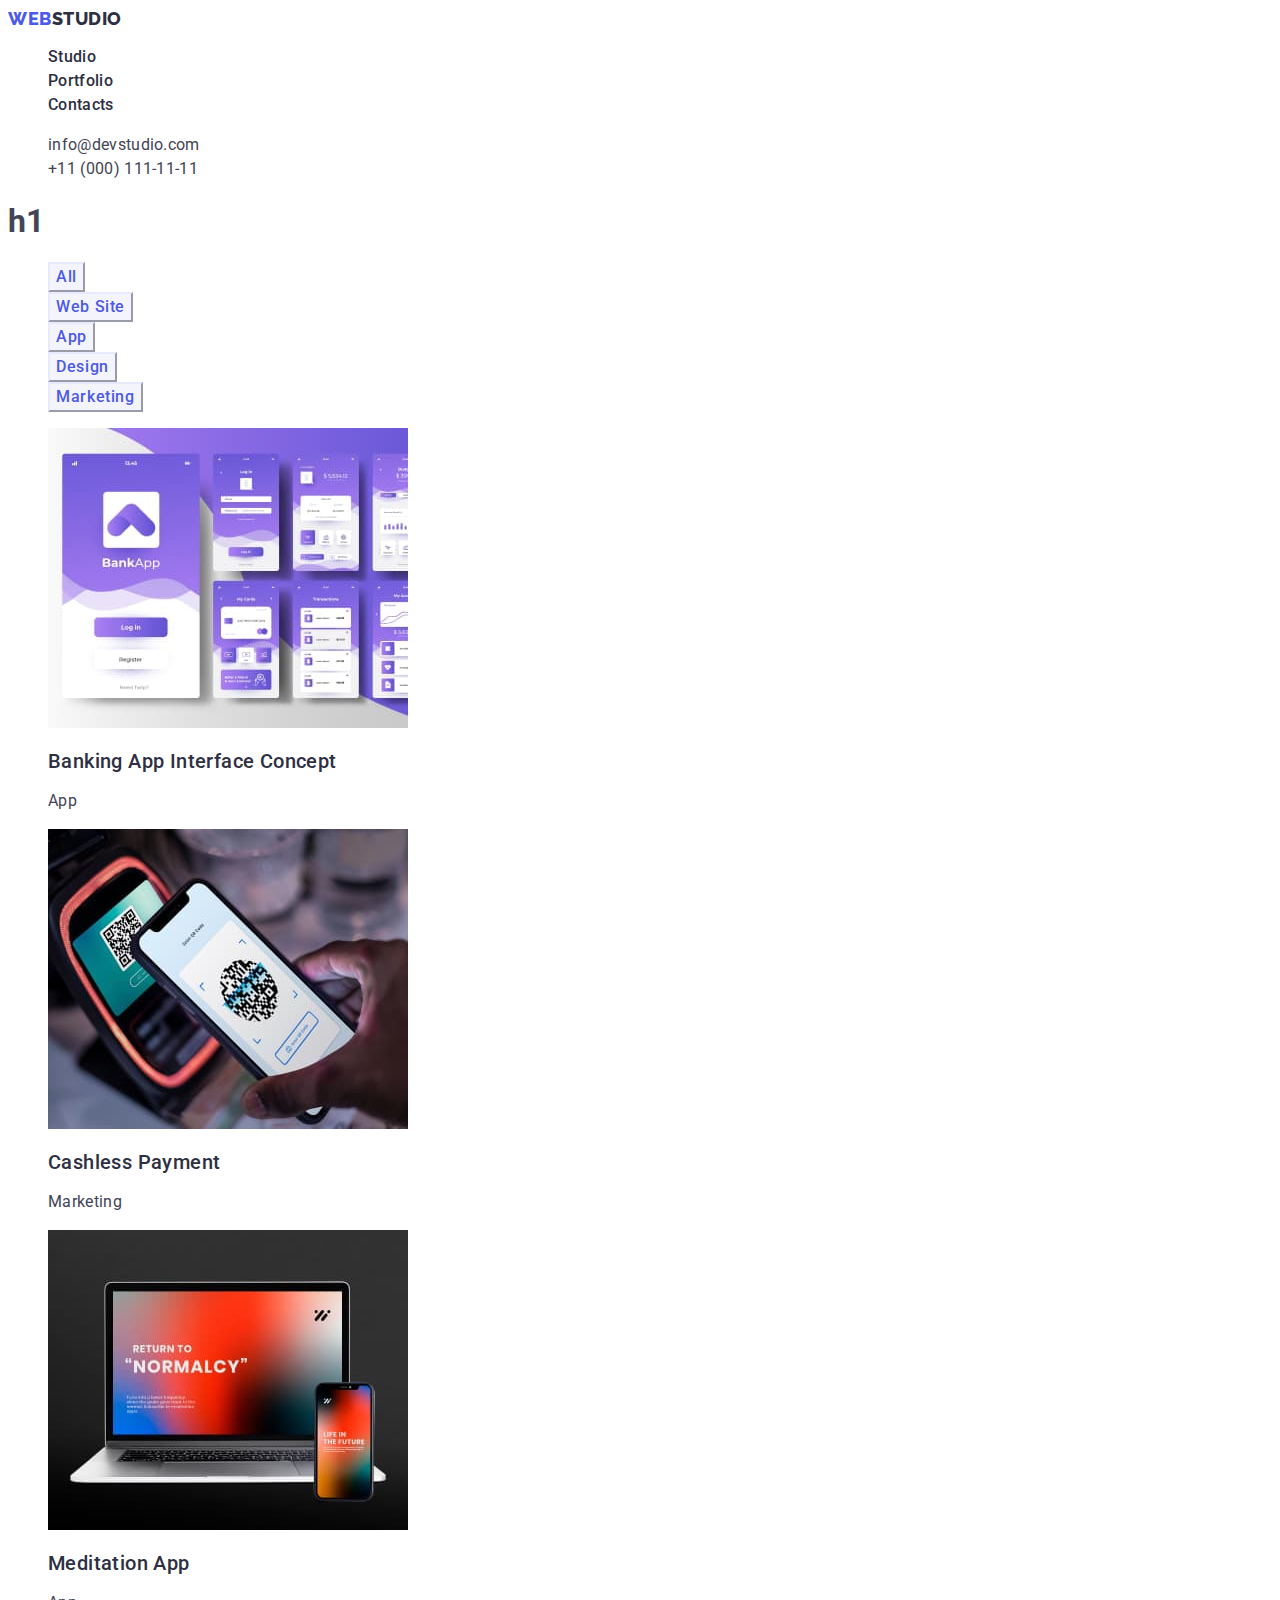
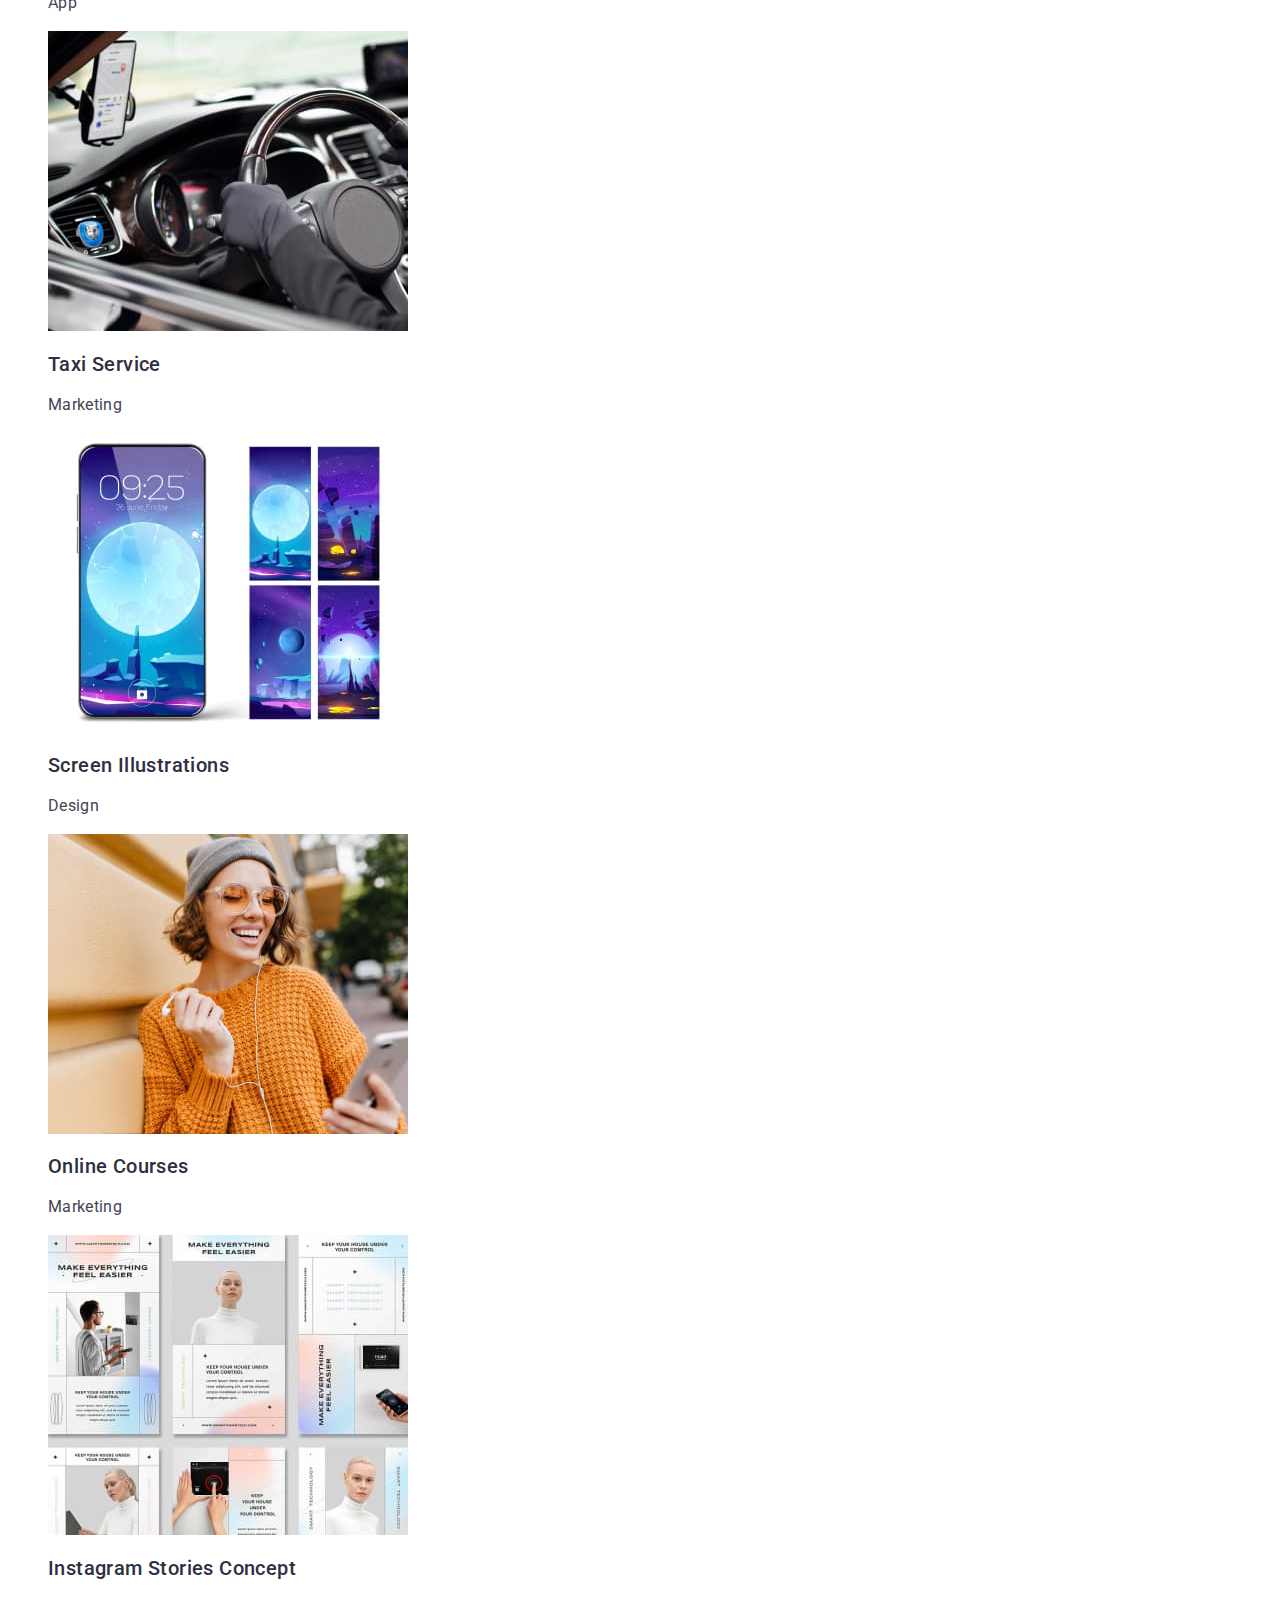
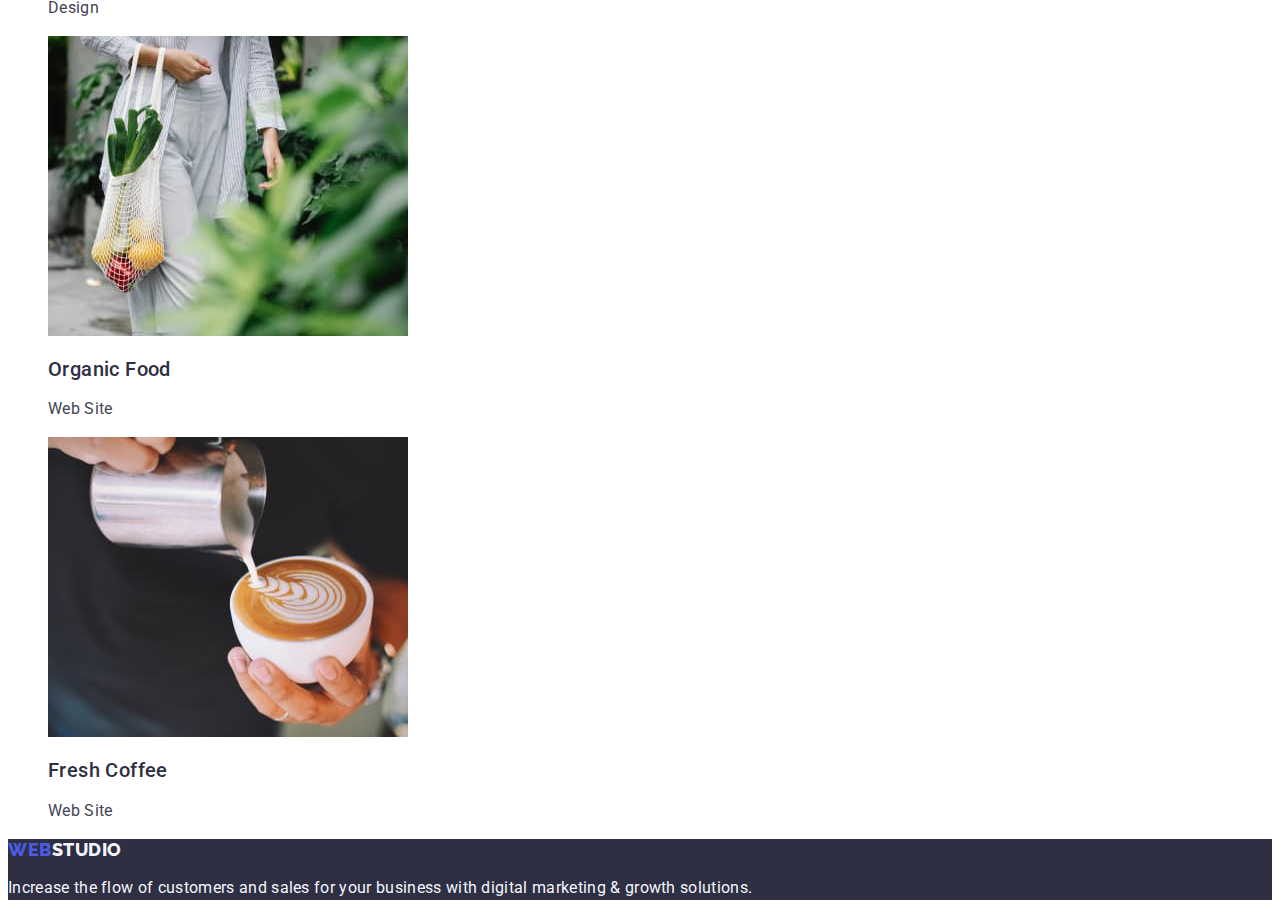
==== portfolio.html @ 4b74e606 "Initial commit" ====
<!DOCTYPE html>
<html lang="en">
  <head>
    <meta charset="UTF-8" />
    <meta name="viewport" content="width=device-width, initial-scale=1.0" />
    <link rel="preconnect" href="https://fonts.googleapis.com" />
    <link rel="preconnect" href="https://fonts.gstatic.com" crossorigin />
    <link
      href="https://fonts.googleapis.com/css2?family=Raleway:wght@700&family=Roboto:wght@400;500;700;900&display=swap"
      rel="stylesheet"
    />
    <link rel="stylesheet" href="./css/styles.css" />
    <title>Portofoliu</title>
  </head>
  <body>
    <!-- Header content -->
    <header>
      <nav>
        <a class="logo logo-blue link" href="./index.html"
          >Web<span class="logo logo-dark">Studio</span></a
        >
        <ul class="list">
          <li>
            <a class="header-nav-link link" href="./index.html">Studio</a>
          </li>
          <li>
            <a class="header-nav-link link" href="./portfolio.html"
              >Portfolio</a
            >
          </li>
          <li>
            <a class="header-nav-link link" href="">Contacts</a>
          </li>
        </ul>
      </nav>
      <address class="address">
        <ul class="list">
          <li>
            <a class="address-link link" href="mailto:info@devstudio.com"
              >info@devstudio.com</a
            >
          </li>
          <li>
            <a class="address-link link" href="tel:+110001111111"
              >+11 (000) 111-11-11</a
            >
          </li>
        </ul>
      </address>
    </header>

    <main>
      <!-- Services section -->
      <section>
        <h1>h1</h1>
        <!-- Filter buttons -->
        <ul class="list">
          <li>
            <button class="portfolio-filter-button" type="button">All</button>
          </li>
          <li>
            <button class="portfolio-filter-button" type="button">
              Web Site
            </button>
          </li>
          <li>
            <button class="portfolio-filter-button" type="button">App</button>
          </li>
          <li>
            <button class="portfolio-filter-button" type="button">
              Design
            </button>
          </li>
          <li>
            <button class="portfolio-filter-button" type="button">
              Marketing
            </button>
          </li>
        </ul>

        <!-- Services content -->
        <ul class="list">
          <li>
            <a class="link" href="">
              <img
                src="./images/service-img-banking-app.jpg"
                alt="Banking"
                width="360"
              />
              <h2 class="service-name">Banking App Interface Concept</h2>
              <p class="service-category">App</p>
            </a>
          </li>
          <li>
            <a class="link" href="">
              <img
                src="./images/service-img-payment.jpg"
                alt="Payment"
                width="360"
              />
              <h2 class="service-name">Cashless Payment</h2>
              <p class="service-category">Marketing</p>
            </a>
          </li>
          <li>
            <a class="link" href="">
              <img
                src="./images/service-img-meditation-app.jpg"
                alt="Meditation"
                width="360"
              />
              <h2 class="service-name">Meditation App</h2>
              <p class="service-category">App</p>
            </a>
          </li>
          <li>
            <a class="link" href="">
              <img
                src="./images/service-img-taxi-service.jpg"
                alt="Taxi"
                width="360"
              />
              <h2 class="service-name">Taxi Service</h2>
              <p class="service-category">Marketing</p>
            </a>
          </li>
          <li>
            <a class="link" href="">
              <img
                src="./images/service-img-screen-illustrations.jpg"
                alt="Illustrations"
                width="360"
              />
              <h2 class="service-name">Screen Illustrations</h2>
              <p class="service-category">Design</p>
            </a>
          </li>
          <li>
            <a class="link" href="">
              <img
                src="./images/service-img-courses.jpg"
                alt="Courses"
                width="360"
              />
              <h2 class="service-name">Online Courses</h2>
              <p class="service-category">Marketing</p>
            </a>
          </li>
          <li>
            <a class="link" href="">
              <img
                src="./images/service-img-insta-stories.jpg"
                alt="Insta stories"
                width="360"
              />
              <h2 class="service-name">Instagram Stories Concept</h2>
              <p class="service-category">Design</p>
            </a>
          </li>
          <li>
            <a class="link" href="">
              <img
                src="./images/service-img-food.jpg"
                alt=" Food"
                width="360"
              />
              <h2 class="service-name">Organic Food</h2>
              <p class="service-category">Web Site</p>
            </a>
          </li>
          <li>
            <a class="link" href="">
              <img
                src="./images/service-img-coffee.jpg"
                alt="Coffee"
                width="360"
              />
              <h2 class="service-name">Fresh Coffee</h2>
              <p class="service-category">Web Site</p>
            </a>
          </li>
        </ul>
      </section>
    </main>

    <!-- Footer content -->
    <footer class="footer-background">
      <a class="logo logo-blue link" href="./index.html"
        >Web<span class="logo logo-light">Studio</span></a
      >
      <p class="footer-content">
        Increase the flow of customers and sales for your business with digital
        marketing & growth solutions.
      </p>
    </footer>
  </body>
</html>
---- css/styles.css ----
:root {
  --primary-brand-color: #4d5ae5;
  --pressed-state-color: #404bbf;
  --dark-color: #2e2f42;
  --success-color: #31d0aa;
  --text-color: #434455;
  --subtle-text-color: #8e8f99;
  --accent-color: #e7e9fc;
  --light-color: #f4f4fd;
  --modal-overlay-color: #2e2f42;
  --hero-background-color: #2e2f42;
  --white-background-color: #ffffff;
  --modal-background-color: #fcfcfc;
}

body {
  font-family: "Roboto", sans-serif;
  color: var(--text-color);
  background-color: var(--white-background-color);
}

.logo {
  font-family: "Raleway", sans-serif;
  font-size: 18px;
  font-style: normal;
  font-weight: 800;
  line-height: 1.17;
  letter-spacing: 0.54px;
  text-transform: uppercase;
  text-decoration: none;
}

.logo-blue {
  color: var(--primary-brand-color);
}

.logo-dark {
  color: var(--dark-color);
}

.logo-light {
  color: var(--light-color);
}

.header-nav-link {
  color: var(--dark-color);
  font-size: 16px;
  font-style: normal;
  font-weight: 500;
  line-height: 1.5;
  letter-spacing: 0.02em;
}

.header-nav-link:hover,
.header-nav-link:focus {
  color: #404bbf;
}

.address {
  font-style: normal;
}

.address-link {
  color: var(--text-color);
  font-size: 16px;
  font-style: normal;
  font-weight: 400;
  line-height: 1.5;
  letter-spacing: 0.32px;
}

.address-link:hover,
.address-link:focus {
  color: var(--pressed-state-color);
}

.hero-background {
  background-color: var(--hero-background-color);
}

.hero-title {
  color: var(--white-background-color);
  text-align: center;
  font-size: 56px;
  font-style: normal;
  font-weight: 700;
  line-height: 1.07;
  letter-spacing: 1.12px;
}

.hero-order-button {
  font-family: "Roboto", sans-serif;
  background-color: var(--primary-brand-color);
  color: var(--white-background-color);
  font-size: 16px;
  font-style: normal;
  font-weight: 500;
  line-height: 1.5;
  letter-spacing: 0.64px;
  cursor: pointer;
}

.hero-order-button:hover,
.hero-order-button:focus {
  background-color: var(--pressed-state-color);
}

.header-subtitle {
  color: var(--dark-color);
  font-size: 20px;
  font-style: normal;
  font-weight: 500;
  line-height: 1.2;
  letter-spacing: 0.4px;
}

.paragraph-content {
  color: var(--text-color);
  font-size: 16px;
  font-weight: 400;
  line-height: 1.5;
  letter-spacing: 0.02em;
  font-style: normal;
}

.section-title {
  color: var(--dark-color);
  text-align: center;
  font-size: 36px;
  font-style: normal;
  font-weight: 700;
  line-height: 1.11;
  letter-spacing: 0.02em;
  text-transform: capitalize;
}

.our-team-background {
  background-color: var(--light-color);
}

.header-background {
  background-color: #ffffffff;
}

.employee-name {
  color: var(--dark-color);
  font-size: 20px;
  font-style: normal;
  font-weight: 500;
  line-height: 1.2;
  letter-spacing: 0.4px;
}

.employee-job {
  color: var(--text-color);
  font-size: 16px;
  line-height: 1.5;
  letter-spacing: 0.32px;
}

.footer-background {
  background-color: var(--dark-color);
}

.footer-content {
  color: var(--light-color);
  font-size: 16px;
  line-height: 1.5;
  letter-spacing: 0.32px;
}

.list {
  list-style: none;
}

.portfolio-filter-button {
  font-family: "Roboto", sans-serif;
  font-weight: 500;
  font-size: 16px;
  line-height: 1.5;
  letter-spacing: 0.04em;
  text-align: center;
  color: var(--primary-brand-color);
  background-color: var(--light-color);
  border-color: var(--accent-color);
  cursor: pointer;
}

.portfolio-filter-button:hover,
.portfolio-filter-button:focus {
  color: var(--white-background-color);
  color: #ffffffff;
  background: var(--pressed-state-color);
  background-color: #404bbf;
}

.service-name {
  color: var(--dark-color);
  font-size: 20px;
  font-style: normal;
  font-weight: 500;
  line-height: 1.2;
  letter-spacing: 0.02em;
}

.service-category {
  color: var(--text-color);
  font-size: 16px;
  line-height: 1.5;
  letter-spacing: 0.02em;
}

.link {
  text-decoration: none;
}
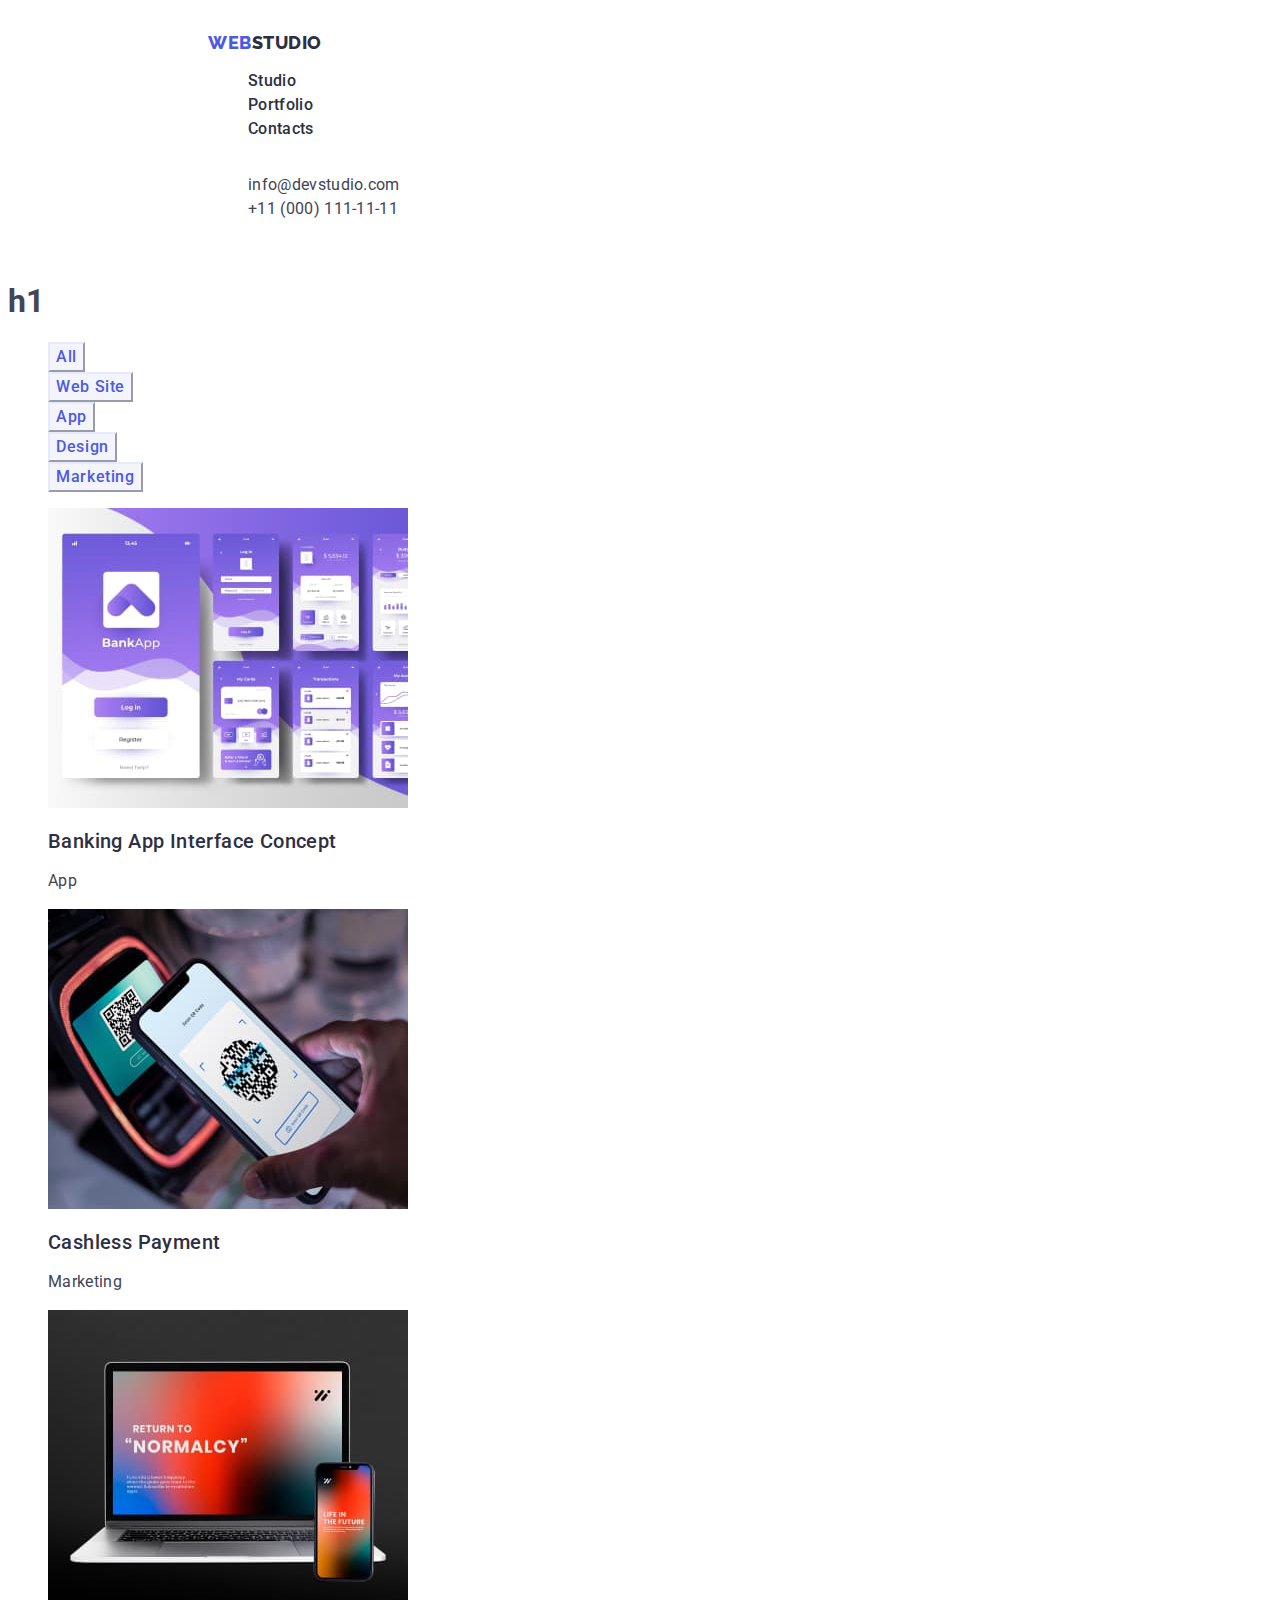
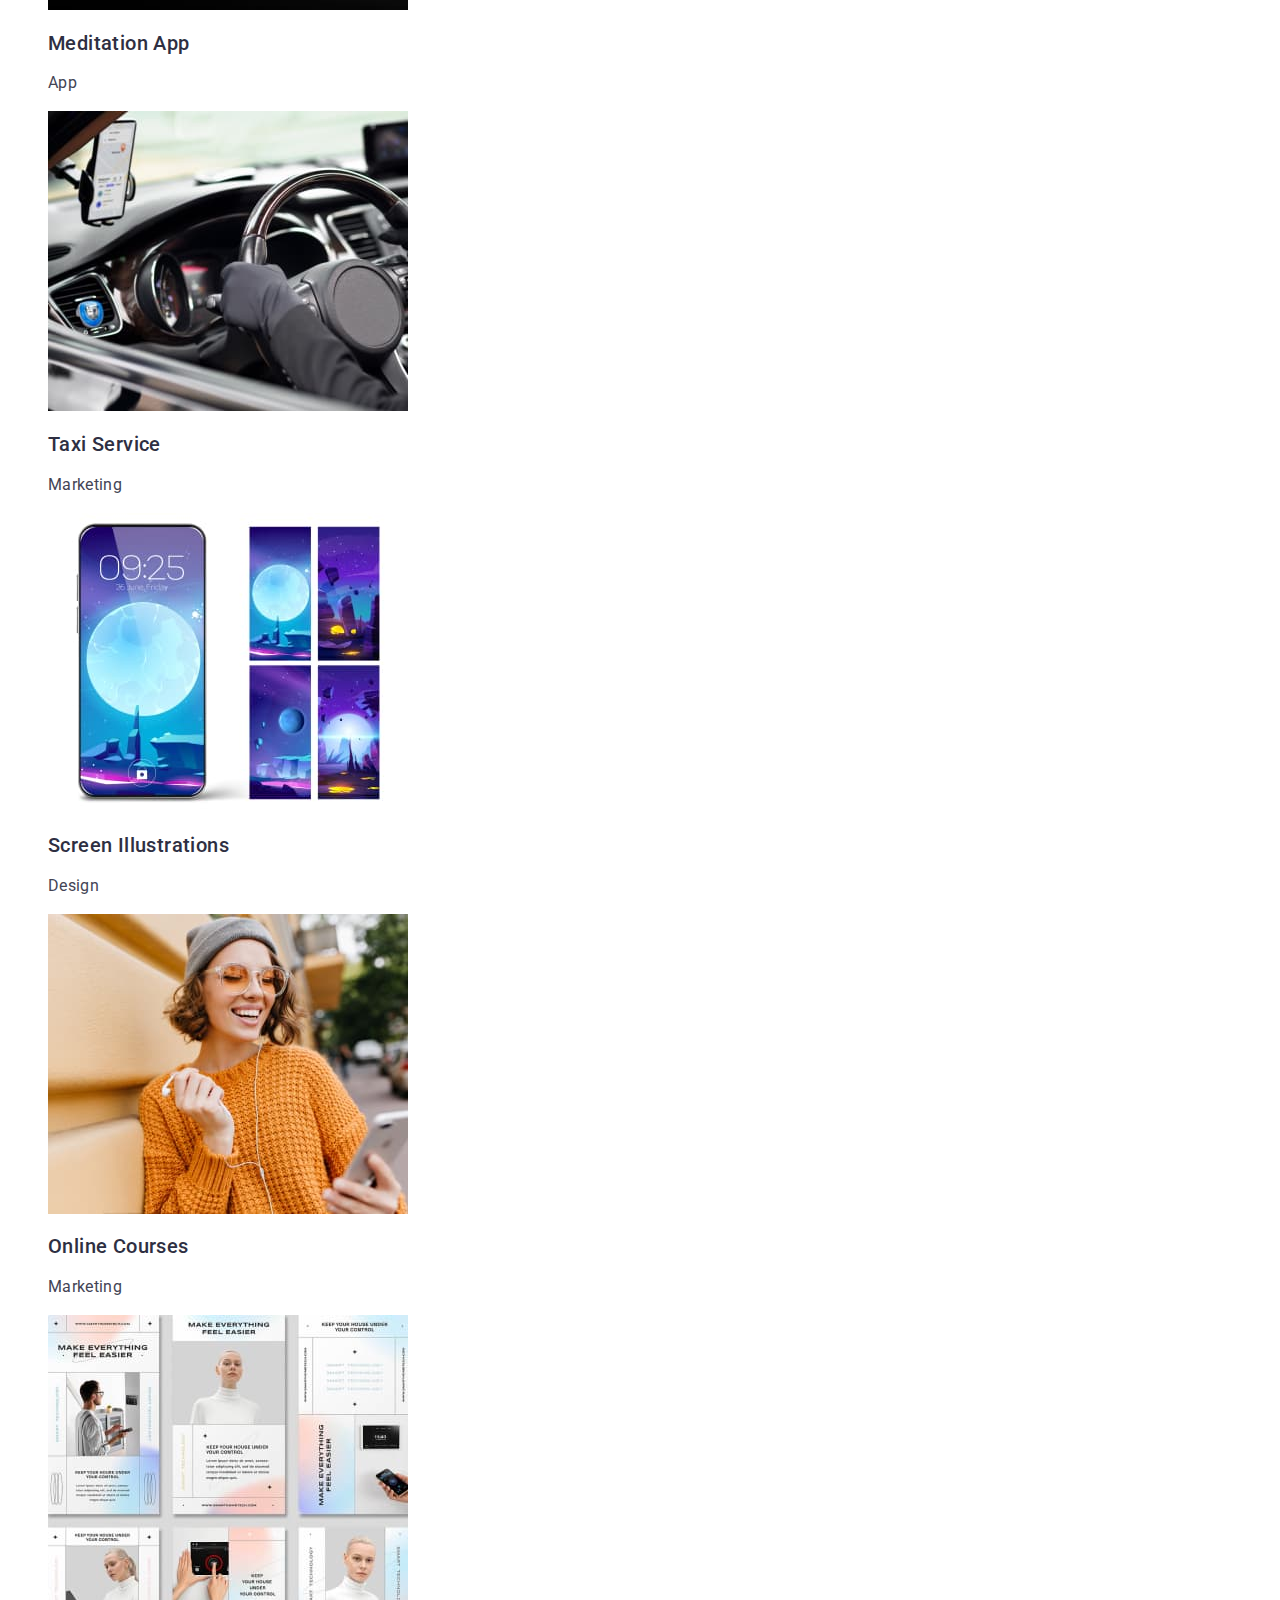
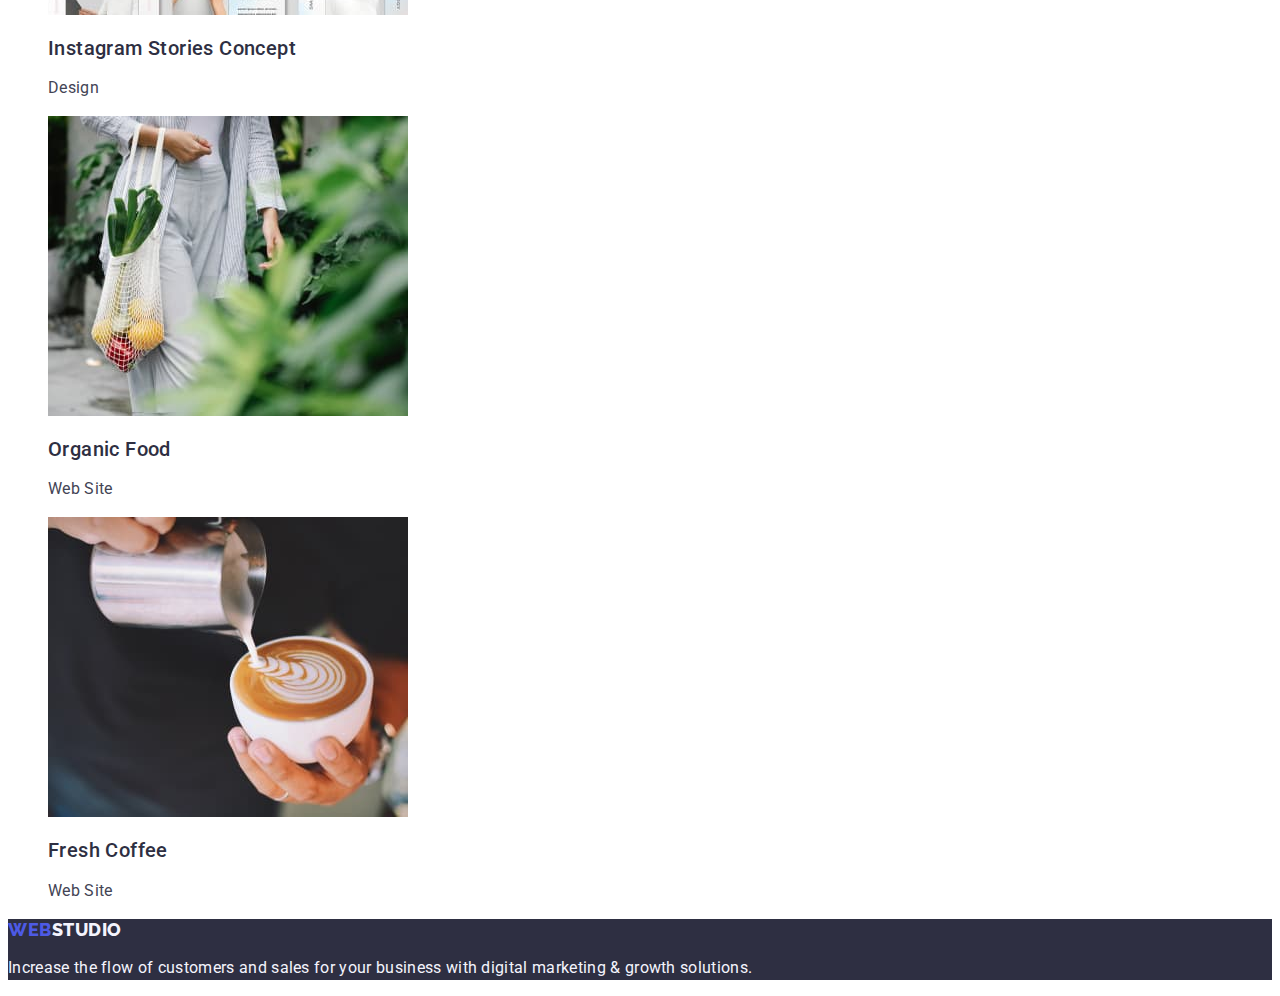
==== commit fe74f0de: "1" ====
--- a/portfolio.html
+++ b/portfolio.html
@@ -14,7 +14,7 @@
   </head>
   <body>
     <!-- Header content -->
-    <header>
+    <header class="header-container">
       <nav>
         <a class="logo logo-blue link" href="./index.html"
           >Web<span class="logo logo-dark">Studio</span></a
--- a/css/styles.css
+++ b/css/styles.css
@@ -13,10 +13,22 @@
   --modal-background-color: #fcfcfc;
 }
 
+* {
+  box-sizing: border-box;
+}
+
 body {
   font-family: "Roboto", sans-serif;
   color: var(--text-color);
   background-color: var(--white-background-color);
+}
+
+.header-container {
+  flex-grow: 1;
+  padding: 24px 156px 24px 200px;
+  display: flex;
+  flex-direction: column;
+  justify-content: space-between;
 }
 
 .logo {
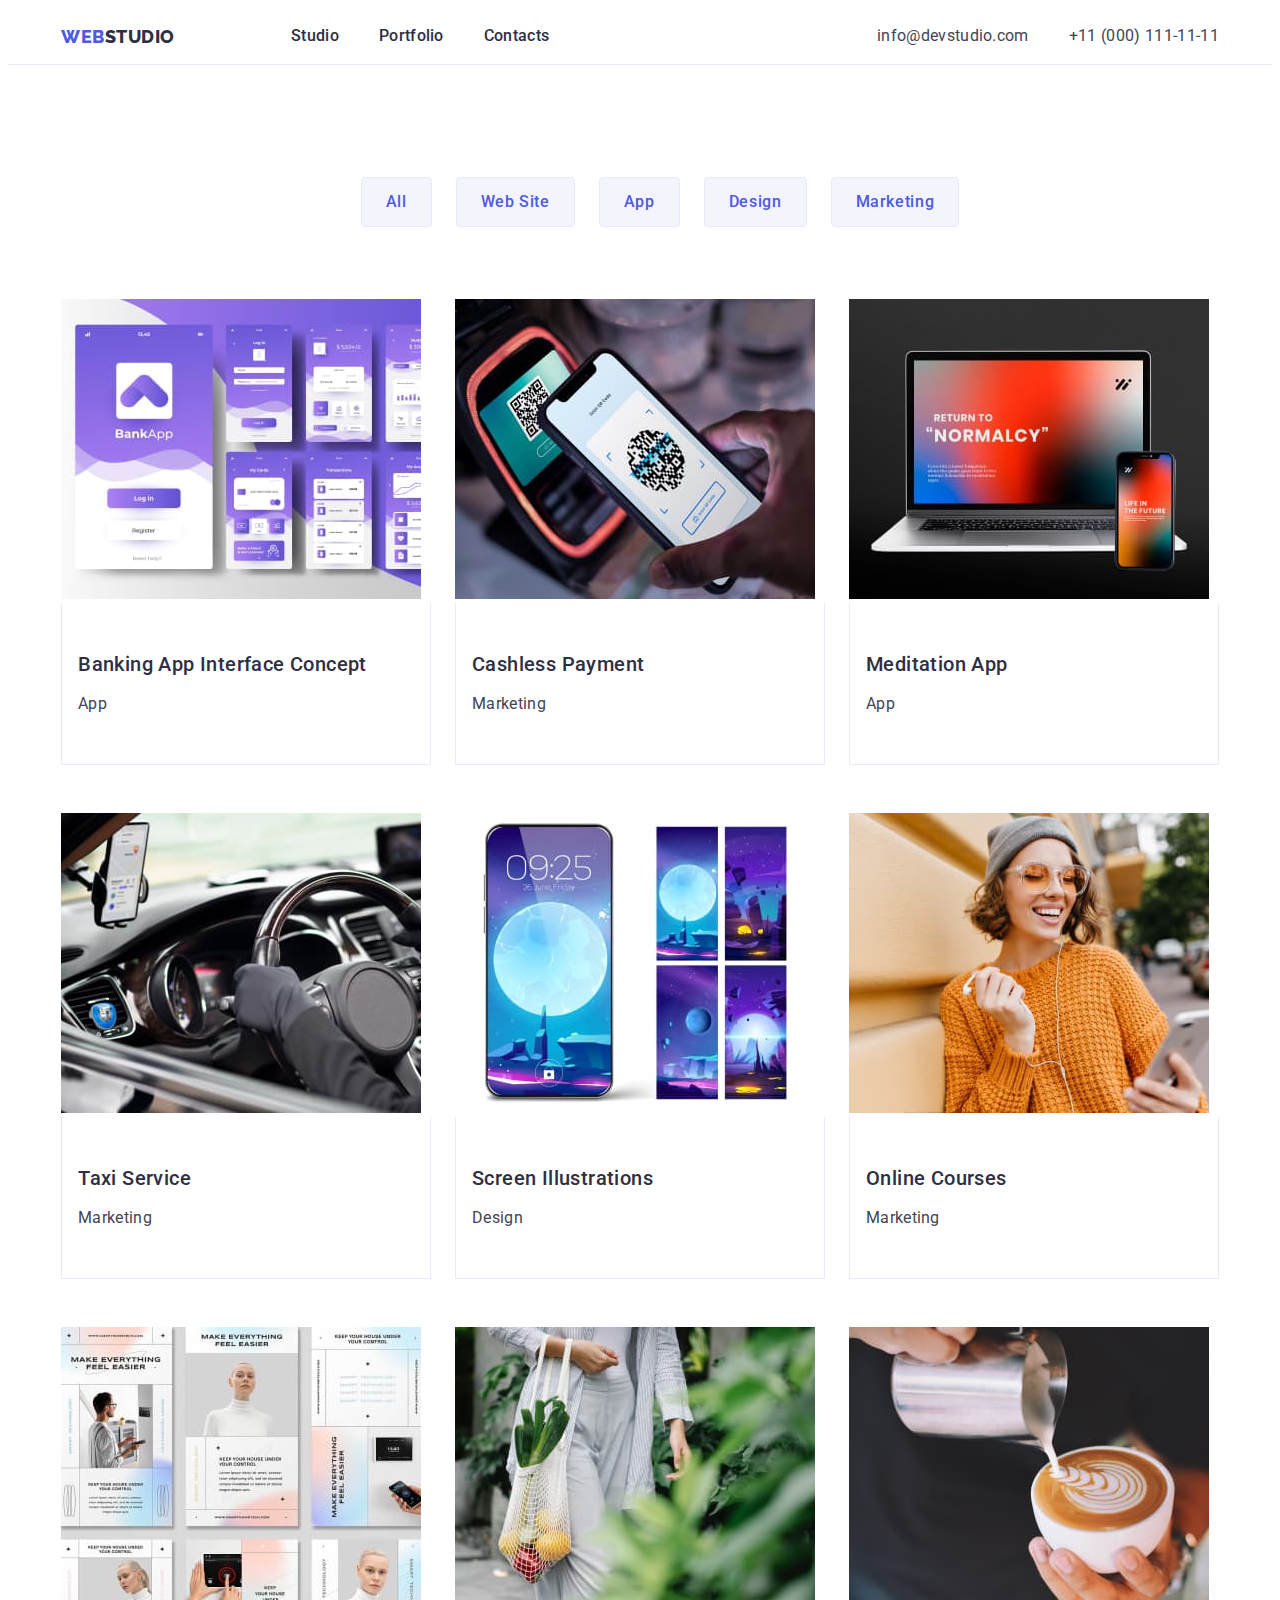
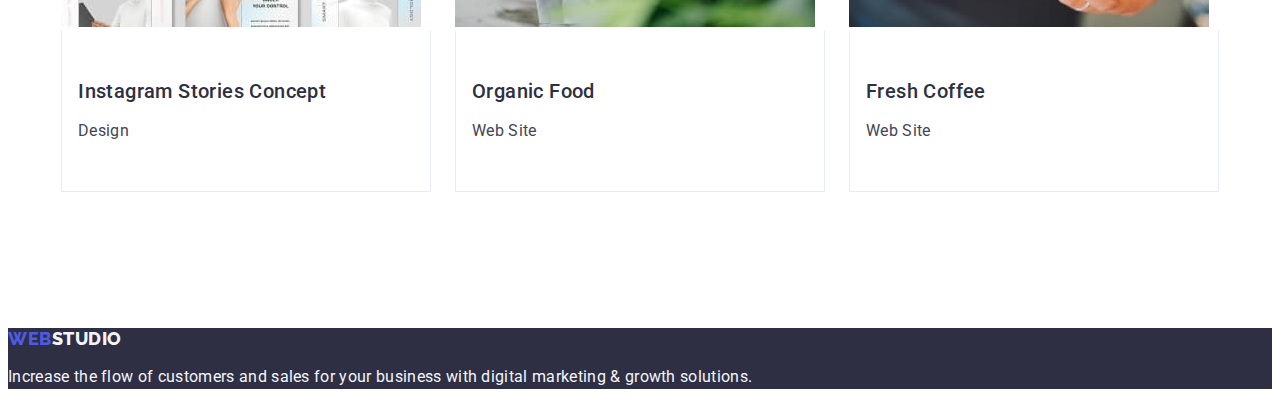
==== commit 3203fbbc: "pray" ====
--- a/portfolio.html
+++ b/portfolio.html
@@ -3,6 +3,14 @@
   <head>
     <meta charset="UTF-8" />
     <meta name="viewport" content="width=device-width, initial-scale=1.0" />
+    <title>Portofoliu</title>
+    <link
+      rel="stylesheet"
+      href="https://cdnjs.cloudflare.com/ajax/libs/modern-normalize/2.0.0/modern-normalize.min.css"
+      integrity="sha512-4xo8blKMVCiXpTaLzQSLSw3KFOVPWhm/TRtuPVc4WG6kUgjH6J03IBuG7JZPkcWMxJ5huwaBpOpnwYElP/m6wg=="
+      crossorigin="anonymous"
+      referrerpolicy="no-referrer"
+    />
     <link rel="preconnect" href="https://fonts.googleapis.com" />
     <link rel="preconnect" href="https://fonts.gstatic.com" crossorigin />
     <link
@@ -10,176 +18,206 @@
       rel="stylesheet"
     />
     <link rel="stylesheet" href="./css/styles.css" />
-    <title>Portofoliu</title>
   </head>
   <body>
     <!-- Header content -->
+
     <header class="header-container">
-      <nav>
-        <a class="logo logo-blue link" href="./index.html"
-          >Web<span class="logo logo-dark">Studio</span></a
-        >
-        <ul class="list">
-          <li>
-            <a class="header-nav-link link" href="./index.html">Studio</a>
-          </li>
-          <li>
-            <a class="header-nav-link link" href="./portfolio.html"
-              >Portfolio</a
-            >
-          </li>
-          <li>
-            <a class="header-nav-link link" href="">Contacts</a>
-          </li>
-        </ul>
-      </nav>
-      <address class="address">
-        <ul class="list">
-          <li>
-            <a class="address-link link" href="mailto:info@devstudio.com"
-              >info@devstudio.com</a
-            >
-          </li>
-          <li>
-            <a class="address-link link" href="tel:+110001111111"
-              >+11 (000) 111-11-11</a
-            >
-          </li>
-        </ul>
-      </address>
+      <div class="header-content container class">
+        <nav class="header-navbar">
+          <a class="logo logo-blue link header-navbar-logo" href="./index.html"
+            >Web<span class="logo logo-dark link">Studio</span></a
+          >
+          <ul class="list header-navbar-menu">
+            <li>
+              <a
+                class="header-nav-link link header-navbar-link"
+                href="./index.html"
+                >Studio</a
+              >
+            </li>
+            <li>
+              <a
+                class="header-nav-link link header-navbar-link"
+                href="./portfolio.html"
+                >Portfolio</a
+              >
+            </li>
+            <li>
+              <a class="header-nav-link link header-navbar-link" href=""
+                >Contacts</a
+              >
+            </li>
+          </ul>
+        </nav>
+        <address class="address">
+          <ul class="list header-address-container">
+            <li>
+              <a class="address-link link" href="mailto:info@devstudio.com"
+                >info@devstudio.com</a
+              >
+            </li>
+            <li>
+              <a class="address-link link" href="tel:+110001111111"
+                >+11 (000) 111-11-11</a
+              >
+            </li>
+          </ul>
+        </address>
+      </div>
     </header>
 
     <main>
       <!-- Services section -->
-      <section>
-        <h1>h1</h1>
-        <!-- Filter buttons -->
-        <ul class="list">
-          <li>
-            <button class="portfolio-filter-button" type="button">All</button>
-          </li>
-          <li>
-            <button class="portfolio-filter-button" type="button">
-              Web Site
-            </button>
-          </li>
-          <li>
-            <button class="portfolio-filter-button" type="button">App</button>
-          </li>
-          <li>
-            <button class="portfolio-filter-button" type="button">
-              Design
-            </button>
-          </li>
-          <li>
-            <button class="portfolio-filter-button" type="button">
-              Marketing
-            </button>
-          </li>
-        </ul>
-
-        <!-- Services content -->
-        <ul class="list">
-          <li>
-            <a class="link" href="">
-              <img
-                src="./images/service-img-banking-app.jpg"
-                alt="Banking"
-                width="360"
-              />
-              <h2 class="service-name">Banking App Interface Concept</h2>
-              <p class="service-category">App</p>
-            </a>
-          </li>
-          <li>
-            <a class="link" href="">
-              <img
-                src="./images/service-img-payment.jpg"
-                alt="Payment"
-                width="360"
-              />
-              <h2 class="service-name">Cashless Payment</h2>
-              <p class="service-category">Marketing</p>
-            </a>
-          </li>
-          <li>
-            <a class="link" href="">
-              <img
-                src="./images/service-img-meditation-app.jpg"
-                alt="Meditation"
-                width="360"
-              />
-              <h2 class="service-name">Meditation App</h2>
-              <p class="service-category">App</p>
-            </a>
-          </li>
-          <li>
-            <a class="link" href="">
-              <img
-                src="./images/service-img-taxi-service.jpg"
-                alt="Taxi"
-                width="360"
-              />
-              <h2 class="service-name">Taxi Service</h2>
-              <p class="service-category">Marketing</p>
-            </a>
-          </li>
-          <li>
-            <a class="link" href="">
-              <img
-                src="./images/service-img-screen-illustrations.jpg"
-                alt="Illustrations"
-                width="360"
-              />
-              <h2 class="service-name">Screen Illustrations</h2>
-              <p class="service-category">Design</p>
-            </a>
-          </li>
-          <li>
-            <a class="link" href="">
-              <img
-                src="./images/service-img-courses.jpg"
-                alt="Courses"
-                width="360"
-              />
-              <h2 class="service-name">Online Courses</h2>
-              <p class="service-category">Marketing</p>
-            </a>
-          </li>
-          <li>
-            <a class="link" href="">
-              <img
-                src="./images/service-img-insta-stories.jpg"
-                alt="Insta stories"
-                width="360"
-              />
-              <h2 class="service-name">Instagram Stories Concept</h2>
-              <p class="service-category">Design</p>
-            </a>
-          </li>
-          <li>
-            <a class="link" href="">
-              <img
-                src="./images/service-img-food.jpg"
-                alt=" Food"
-                width="360"
-              />
-              <h2 class="service-name">Organic Food</h2>
-              <p class="service-category">Web Site</p>
-            </a>
-          </li>
-          <li>
-            <a class="link" href="">
-              <img
-                src="./images/service-img-coffee.jpg"
-                alt="Coffee"
-                width="360"
-              />
-              <h2 class="service-name">Fresh Coffee</h2>
-              <p class="service-category">Web Site</p>
-            </a>
-          </li>
-        </ul>
+      <section class="services-section-container">
+        <div class="container">
+          <h1 class="hide">h1</h1>
+          <!-- Filter buttons -->
+          <ul class="list filter-buttons-list">
+            <li>
+              <button class="portfolio-filter-button" type="button">All</button>
+            </li>
+            <li>
+              <button class="portfolio-filter-button" type="button">
+                Web Site
+              </button>
+            </li>
+            <li>
+              <button class="portfolio-filter-button" type="button">App</button>
+            </li>
+            <li>
+              <button class="portfolio-filter-button" type="button">
+                Design
+              </button>
+            </li>
+            <li>
+              <button class="portfolio-filter-button" type="button">
+                Marketing
+              </button>
+            </li>
+          </ul>
+
+          <!-- Services content -->
+          <ul class="list services-content-container">
+            <li class="services-content-ul-li">
+              <a class="link" href="">
+                <img
+                  src="./images/service-img-banking-app.jpg"
+                  alt="Banking"
+                  width="360"
+                />
+                <div class="services-content-div">
+                  <h2 class="service-name">Banking App Interface Concept</h2>
+                  <p class="service-category">App</p>
+                </div>
+              </a>
+            </li>
+            <li class="services-content-ul-li">
+              <a class="link" href="">
+                <img
+                  src="./images/service-img-payment.jpg"
+                  alt="Payment"
+                  width="360"
+                />
+                <div class="services-content-div">
+                  <h2 class="service-name">Cashless Payment</h2>
+                  <p class="service-category">Marketing</p>
+                </div>
+              </a>
+            </li>
+            <li class="services-content-ul-li">
+              <a class="link" href="">
+                <img
+                  src="./images/service-img-meditation-app.jpg"
+                  alt="Meditation"
+                  width="360"
+                />
+                <div class="services-content-div">
+                  <h2 class="service-name">Meditation App</h2>
+                  <p class="service-category">App</p>
+                </div>
+              </a>
+            </li>
+            <li class="services-content-ul-li">
+              <a class="link" href="">
+                <img
+                  src="./images/service-img-taxi-service.jpg"
+                  alt="Taxi"
+                  width="360"
+                />
+                <div class="services-content-div">
+                  <h2 class="service-name">Taxi Service</h2>
+                  <p class="service-category">Marketing</p>
+                </div>
+              </a>
+            </li>
+            <li class="services-content-ul-li">
+              <a class="link" href="">
+                <img
+                  src="./images/service-img-screen-illustrations.jpg"
+                  alt="Illustrations"
+                  width="360"
+                />
+                <div class="services-content-div">
+                  <h2 class="service-name">Screen Illustrations</h2>
+                  <p class="service-category">Design</p>
+                </div>
+              </a>
+            </li>
+            <li class="services-content-ul-li">
+              <a class="link" href="">
+                <img
+                  src="./images/service-img-courses.jpg"
+                  alt="Courses"
+                  width="360"
+                />
+                <div class="services-content-div">
+                  <h2 class="service-name">Online Courses</h2>
+                  <p class="service-category">Marketing</p>
+                </div>
+              </a>
+            </li>
+            <li class="services-content-ul-li">
+              <a class="link" href="">
+                <img
+                  src="./images/service-img-insta-stories.jpg"
+                  alt="Insta stories"
+                  width="360"
+                />
+                <div class="services-content-div">
+                  <h2 class="service-name">Instagram Stories Concept</h2>
+                  <p class="service-category">Design</p>
+                </div>
+              </a>
+            </li>
+            <li class="services-content-ul-li">
+              <a class="link" href="">
+                <img
+                  src="./images/service-img-food.jpg"
+                  alt=" Food"
+                  width="360"
+                />
+                <div class="services-content-div">
+                  <h2 class="service-name">Organic Food</h2>
+                  <p class="service-category">Web Site</p>
+                </div>
+              </a>
+            </li>
+            <li class="services-content-ul-li">
+              <a class="link" href="">
+                <img
+                  src="./images/service-img-coffee.jpg"
+                  alt="Coffee"
+                  width="360"
+                />
+                <div class="services-content-div">
+                  <h2 class="service-name">Fresh Coffee</h2>
+                  <p class="service-category">Web Site</p>
+                </div>
+              </a>
+            </li>
+          </ul>
+        </div>
       </section>
     </main>
 
--- a/css/styles.css
+++ b/css/styles.css
@@ -23,12 +23,50 @@
   background-color: var(--white-background-color);
 }
 
+.hide {
+  display: none;
+}
+
+.class {
+  display: flex;
+  justify-content: space-between;
+}
+
 .header-container {
-  flex-grow: 1;
-  padding: 24px 156px 24px 200px;
-  display: flex;
-  flex-direction: column;
-  justify-content: space-between;
+  border-bottom: 1px solid var(--accent-color);
+}
+
+.header-content {
+  display: flex;
+}
+
+.header-navbar {
+  display: flex;
+  align-items: center;
+}
+
+.header-navbar-logo {
+  margin-right: 76px;
+}
+
+.header-navbar-menu {
+  display: flex;
+  gap: 40px;
+}
+
+.header-navbar-link {
+  padding: 24px 0;
+}
+
+.header-address-container {
+  display: flex;
+  gap: 40px;
+}
+
+.container {
+  width: 1158px;
+  margin: 0 auto;
+  padding: 0.15px;
 }
 
 .logo {
@@ -90,6 +128,10 @@
   background-color: var(--hero-background-color);
 }
 
+.hero-container {
+  padding: 188px 0;
+}
+
 .hero-title {
   color: var(--white-background-color);
   text-align: center;
@@ -98,6 +140,7 @@
   font-weight: 700;
   line-height: 1.07;
   letter-spacing: 1.12px;
+  max-width: 496px;
 }
 
 .hero-order-button {
@@ -110,6 +153,12 @@
   line-height: 1.5;
   letter-spacing: 0.64px;
   cursor: pointer;
+
+  display: block;
+  min-width: 169px;
+  height: 56px;
+  border: none;
+  border-radius: 4px;
 }
 
 .hero-order-button:hover,
@@ -117,6 +166,40 @@
   background-color: var(--pressed-state-color);
 }
 
+.we-offer-container {
+  padding: 120px 0;
+}
+
+.we-offer-list {
+  display: flex;
+  gap: 24px;
+}
+
+.we-offer-element {
+  width: calc((100%-72px) / 4);
+}
+
+.we-offer-header {
+  margin-bottom: 8px;
+}
+
+.our-work-container {
+  padding-bottom: 120px;
+}
+
+.our-work-header {
+  margin-bottom: 72px;
+}
+
+.our-work-list {
+  display: flex;
+  gap: 24px;
+}
+
+.our-work-element {
+  width: calc((100% - 48px) / 3);
+}
+
 .header-subtitle {
   color: var(--dark-color);
   font-size: 20px;
@@ -154,6 +237,37 @@
   background-color: #ffffffff;
 }
 
+.our-team-container {
+  padding: 120px 0;
+}
+
+.our-team-header {
+  margin-bottom: 72px;
+}
+
+.our-team-list {
+  display: flex;
+  gap: 24px;
+}
+
+.our-team-element {
+  width: calc((100% - 72px) / 4);
+  border-radius: 0px 0px 4px 4px 4px;
+}
+
+.our-team-employee-container {
+  padding: 32px 0;
+}
+
+.our-team-employee-name {
+  text-align: center;
+  margin-bottom: 8px;
+}
+
+.our-team-employee-position {
+  text-align: center;
+}
+
 .employee-name {
   color: var(--dark-color);
   font-size: 20px;
@@ -174,6 +288,19 @@
   background-color: var(--dark-color);
 }
 
+.footer-container {
+  padding: 100px 0;
+}
+
+.footer-logo-container {
+  display: inline-block;
+  margin-bottom: 16px;
+}
+
+.footer-paragraph-container {
+  max-width: 264px;
+}
+
 .footer-content {
   color: var(--light-color);
   font-size: 16px;
@@ -183,6 +310,18 @@
 
 .list {
   list-style: none;
+}
+
+.services-section-container {
+  padding-top: 96px;
+  padding-bottom: 120px;
+}
+
+.filter-buttons-list {
+  display: flex;
+  justify-content: center;
+  gap: 24px;
+  margin-bottom: 72px;
 }
 
 .portfolio-filter-button {
@@ -196,6 +335,10 @@
   background-color: var(--light-color);
   border-color: var(--accent-color);
   cursor: pointer;
+
+  padding: 12px 24px;
+  border: 1px solid var(--accent-color);
+  border-radius: 4px;
 }
 
 .portfolio-filter-button:hover,
@@ -204,6 +347,25 @@
   color: #ffffffff;
   background: var(--pressed-state-color);
   background-color: #404bbf;
+  border: 1px solid transparent;
+}
+
+.services-content-container {
+  display: flex;
+  flex-wrap: wrap;
+  column-gap: 24px;
+  row-gap: 48px;
+  padding: 0;
+}
+
+.services-content-ul-li {
+  flex-basis: calc((100% - 48px) / 3);
+}
+
+.services-content-div {
+  padding: 32px 16px;
+  border: 1px solid var(--accent-color);
+  border-top: none;
 }
 
 .service-name {
@@ -213,6 +375,7 @@
   font-weight: 500;
   line-height: 1.2;
   letter-spacing: 0.02em;
+  margin-bottom: 8px;
 }
 
 .service-category {
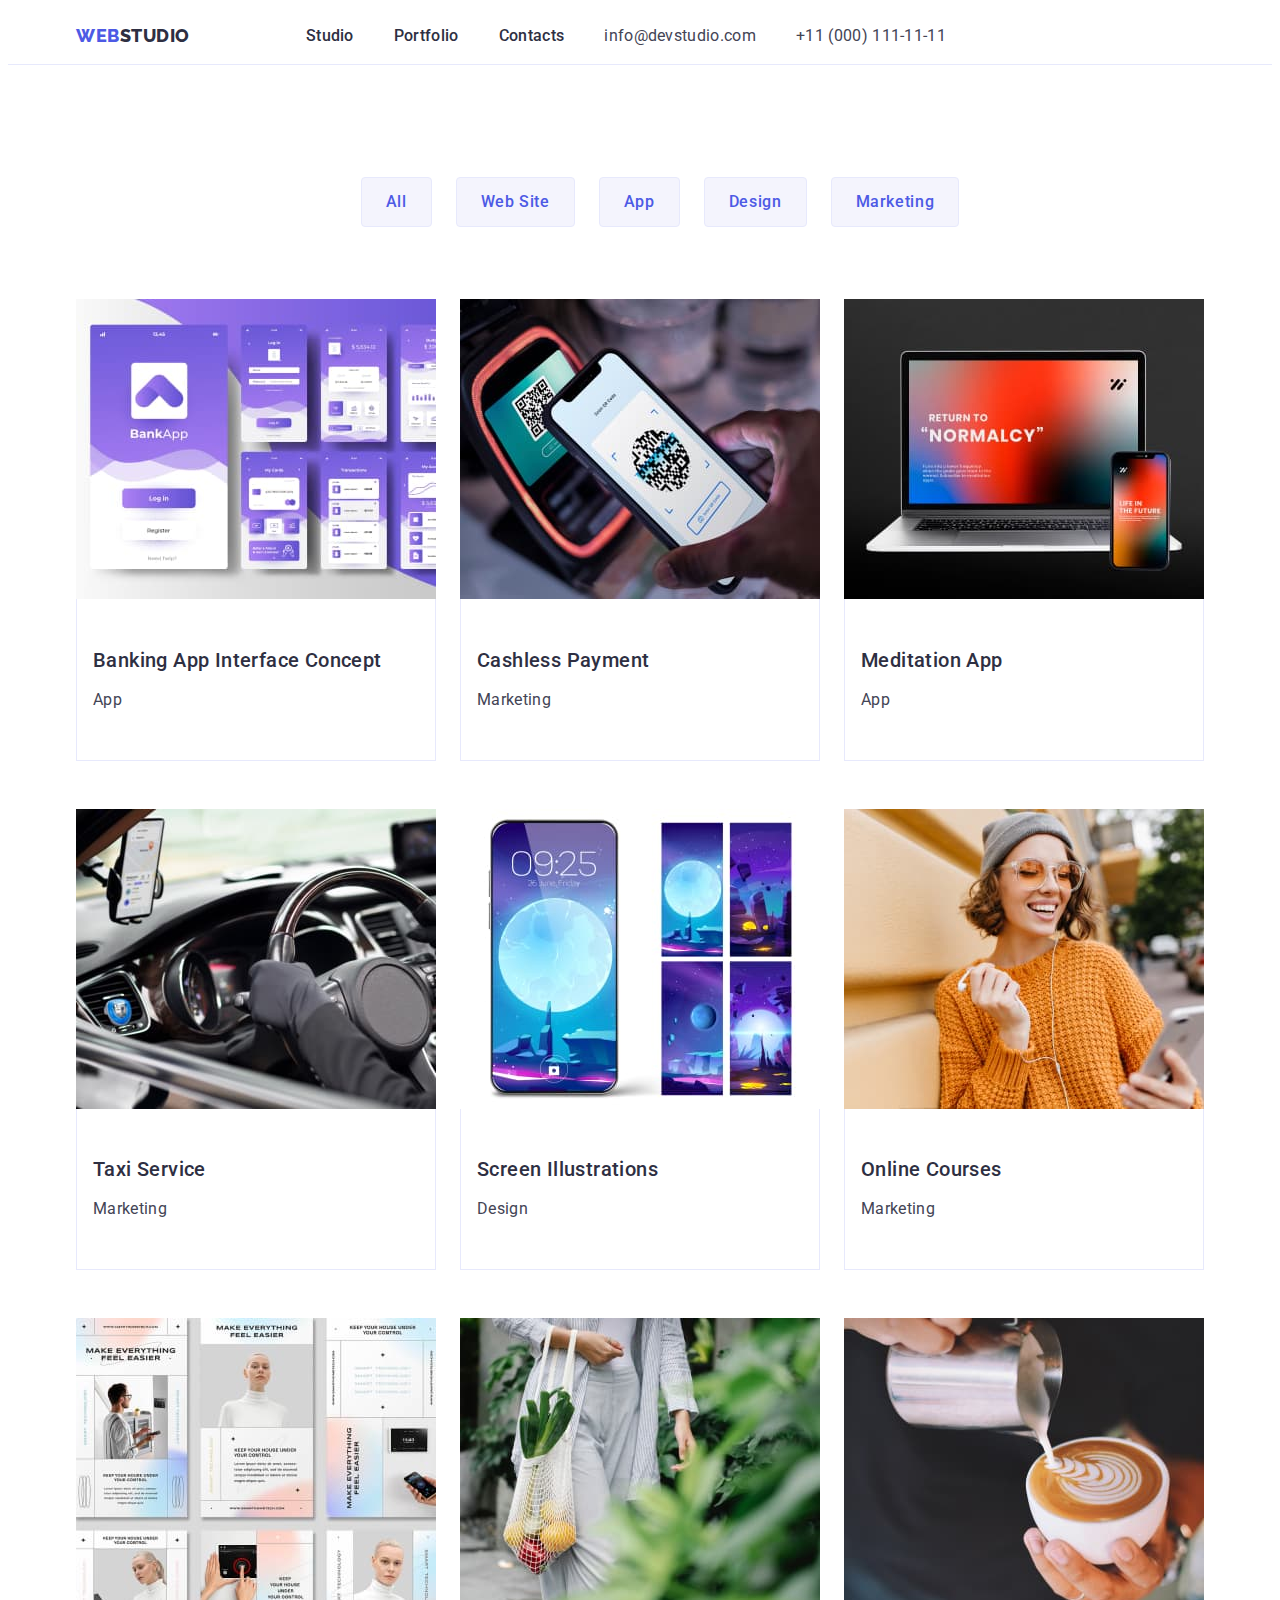
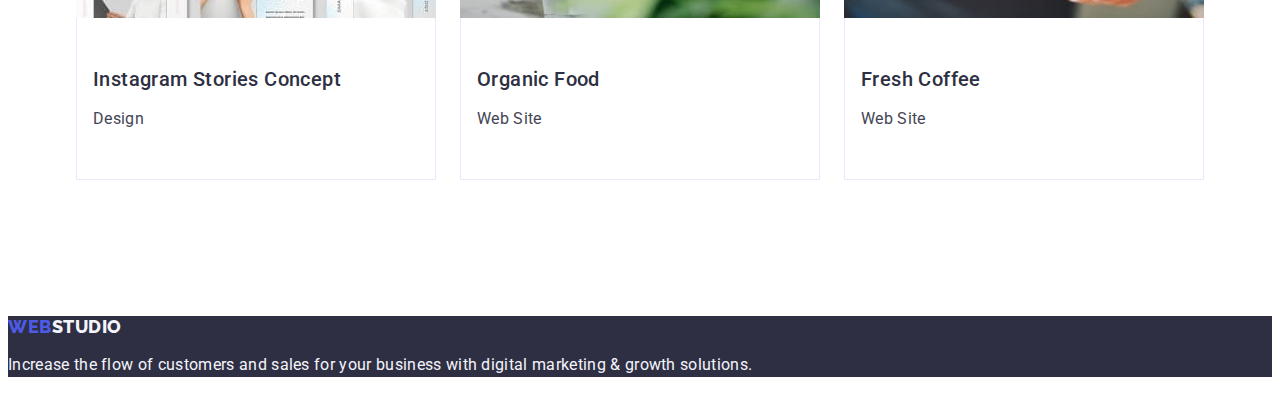
==== commit 00599840: "pray" ====
--- a/portfolio.html
+++ b/portfolio.html
@@ -71,7 +71,7 @@
       <!-- Services section -->
       <section class="services-section-container">
         <div class="container">
-          <h1 class="hide">h1</h1>
+          <h1 class="visually-hidden">h1</h1>
           <!-- Filter buttons -->
           <ul class="list filter-buttons-list">
             <li>
--- a/css/styles.css
+++ b/css/styles.css
@@ -23,17 +23,17 @@
   background-color: var(--white-background-color);
 }
 
-.hide {
-  display: none;
-}
-
-.class {
+.space {
   display: flex;
   justify-content: space-between;
 }
 
+img {
+  display: block;
+}
+
 .header-container {
-  border-bottom: 1px solid var(--accent-color);
+  border-bottom: 1px solid #e7e9fc;
 }
 
 .header-content {
@@ -66,7 +66,7 @@
 .container {
   width: 1158px;
   margin: 0 auto;
-  padding: 0.15px;
+  padding: 0 15px;
 }
 
 .logo {
@@ -176,7 +176,7 @@
 }
 
 .we-offer-element {
-  width: calc((100%-72px) / 4);
+  flex-basis: calc((100% - 72px) / 4);
 }
 
 .we-offer-header {
@@ -197,7 +197,7 @@
 }
 
 .our-work-element {
-  width: calc((100% - 48px) / 3);
+  flex-basis: calc((100% - 48px) / 3);
 }
 
 .header-subtitle {
@@ -251,8 +251,11 @@
 }
 
 .our-team-element {
-  width: calc((100% - 72px) / 4);
-  border-radius: 0px 0px 4px 4px 4px;
+  flex-basis: calc((100% - 72px) / 4);
+  border-top-left-radius: 0px;
+  border-top-right-radius: 0px;
+  border-top-right-radius: 4px;
+  border-bottom-left-radius: 4px;
 }
 
 .our-team-employee-container {
@@ -388,3 +391,16 @@
 .link {
   text-decoration: none;
 }
+
+.visually-hidden {
+  position: absolute;
+  width: 1px;
+  height: 1px;
+  margin: -1px;
+  border: 0;
+  padding: 0;
+  white-space: nowrap;
+  clip-path: inset(100%);
+  clip: rect(0 0 0 0);
+  overflow: hidden;
+}
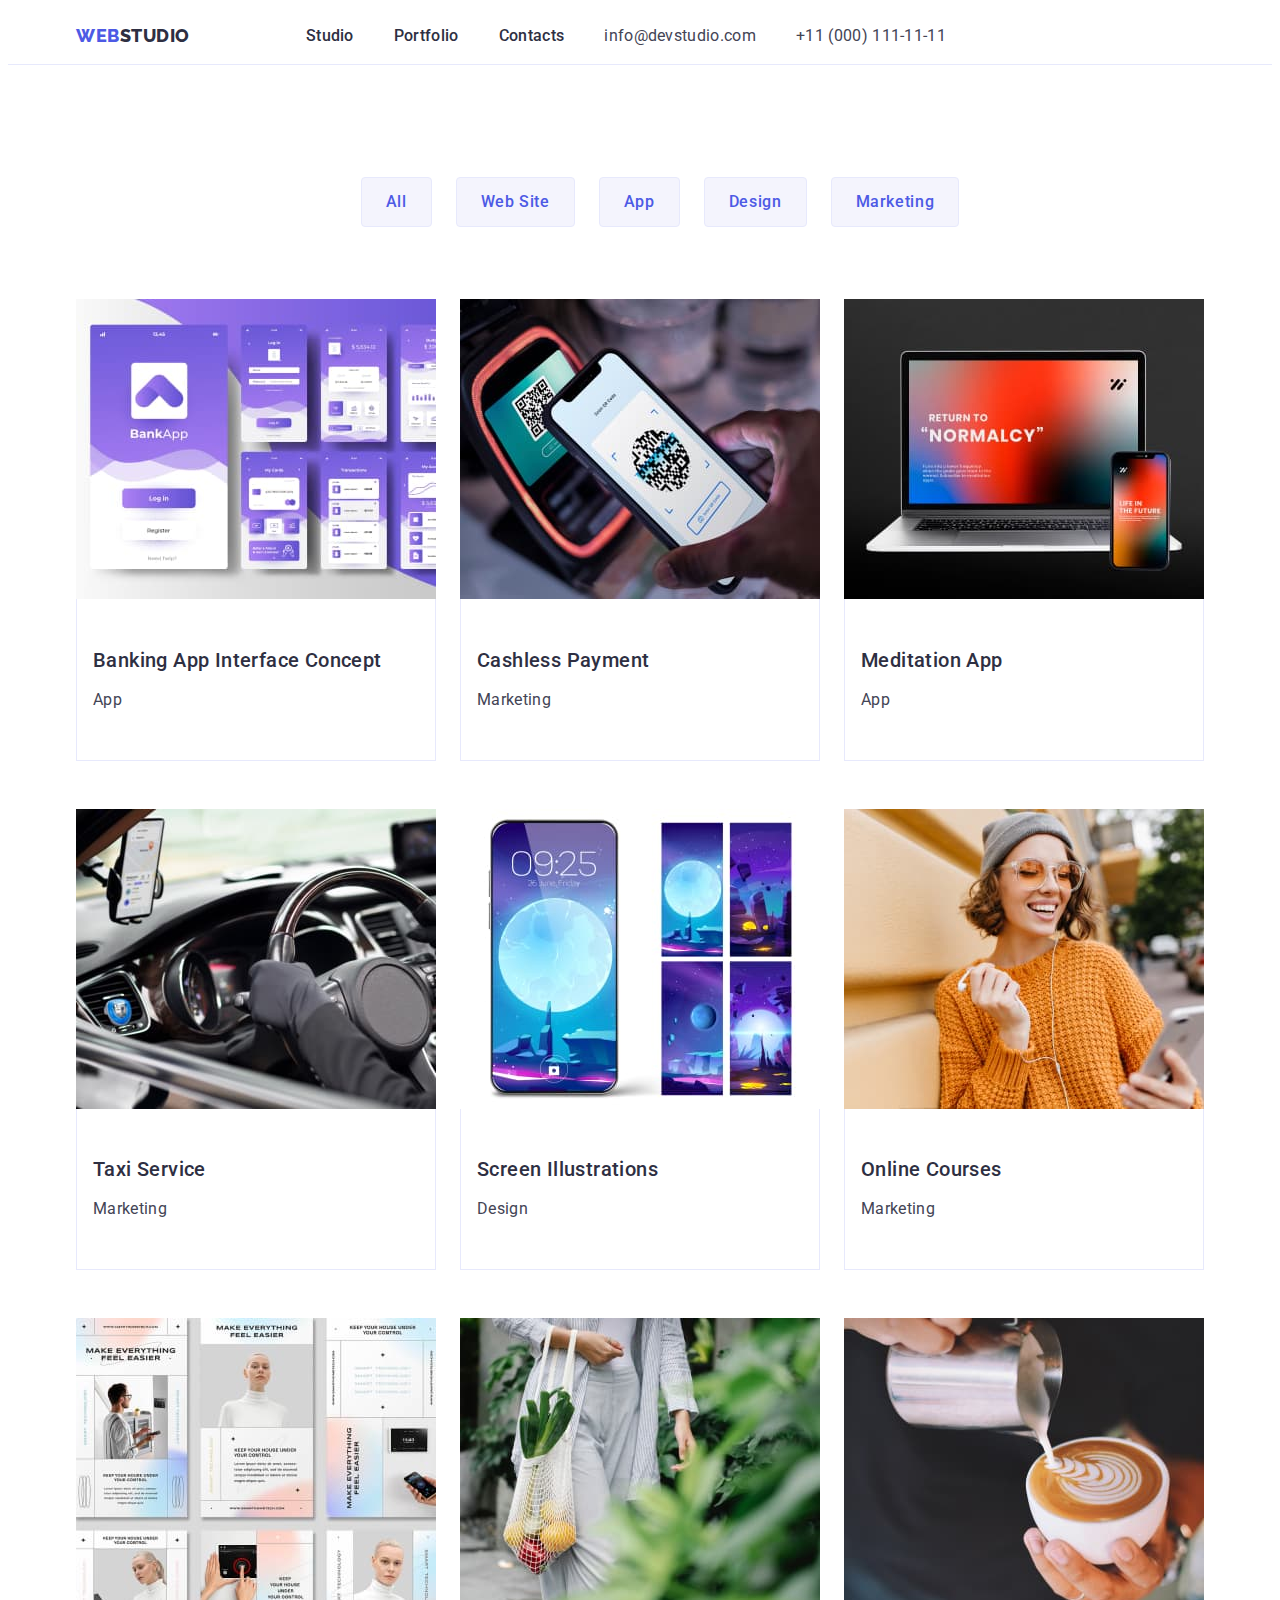
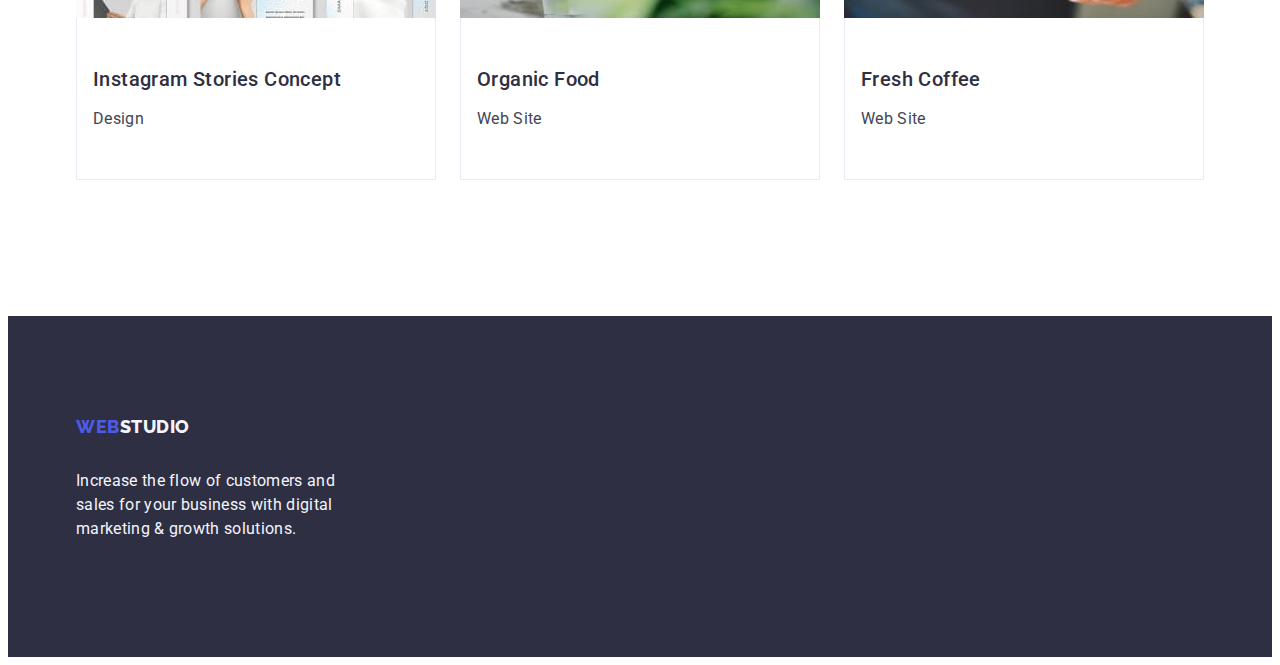
==== commit b038f7d8: "pray" ====
--- a/portfolio.html
+++ b/portfolio.html
@@ -222,14 +222,16 @@
     </main>
 
     <!-- Footer content -->
-    <footer class="footer-background">
-      <a class="logo logo-blue link" href="./index.html"
-        >Web<span class="logo logo-light">Studio</span></a
-      >
-      <p class="footer-content">
-        Increase the flow of customers and sales for your business with digital
-        marketing & growth solutions.
-      </p>
+    <footer class="footer-background footer-container">
+      <div class="container">
+        <a class="logo logo-blue link footer-logo-container" href="./index.html"
+          >Web<span class="logo logo-light link">Studio</span></a
+        >
+        <p class="footer-content footer-paragraph-container">
+          Increase the flow of customers and sales for your business with
+          digital marketing & growth solutions.
+        </p>
+      </div>
     </footer>
   </body>
 </html>
--- a/css/styles.css
+++ b/css/styles.css
@@ -176,7 +176,8 @@
 }
 
 .we-offer-element {
-  flex-basis: calc((100% - 72px) / 4);
+  width: 100%;
+  min-width: 264px;
 }
 
 .we-offer-header {
@@ -252,10 +253,7 @@
 
 .our-team-element {
   flex-basis: calc((100% - 72px) / 4);
-  border-top-left-radius: 0px;
-  border-top-right-radius: 0px;
-  border-top-right-radius: 4px;
-  border-bottom-left-radius: 4px;
+  border-radius: 0px 0px 4px 4px;
 }
 
 .our-team-employee-container {
